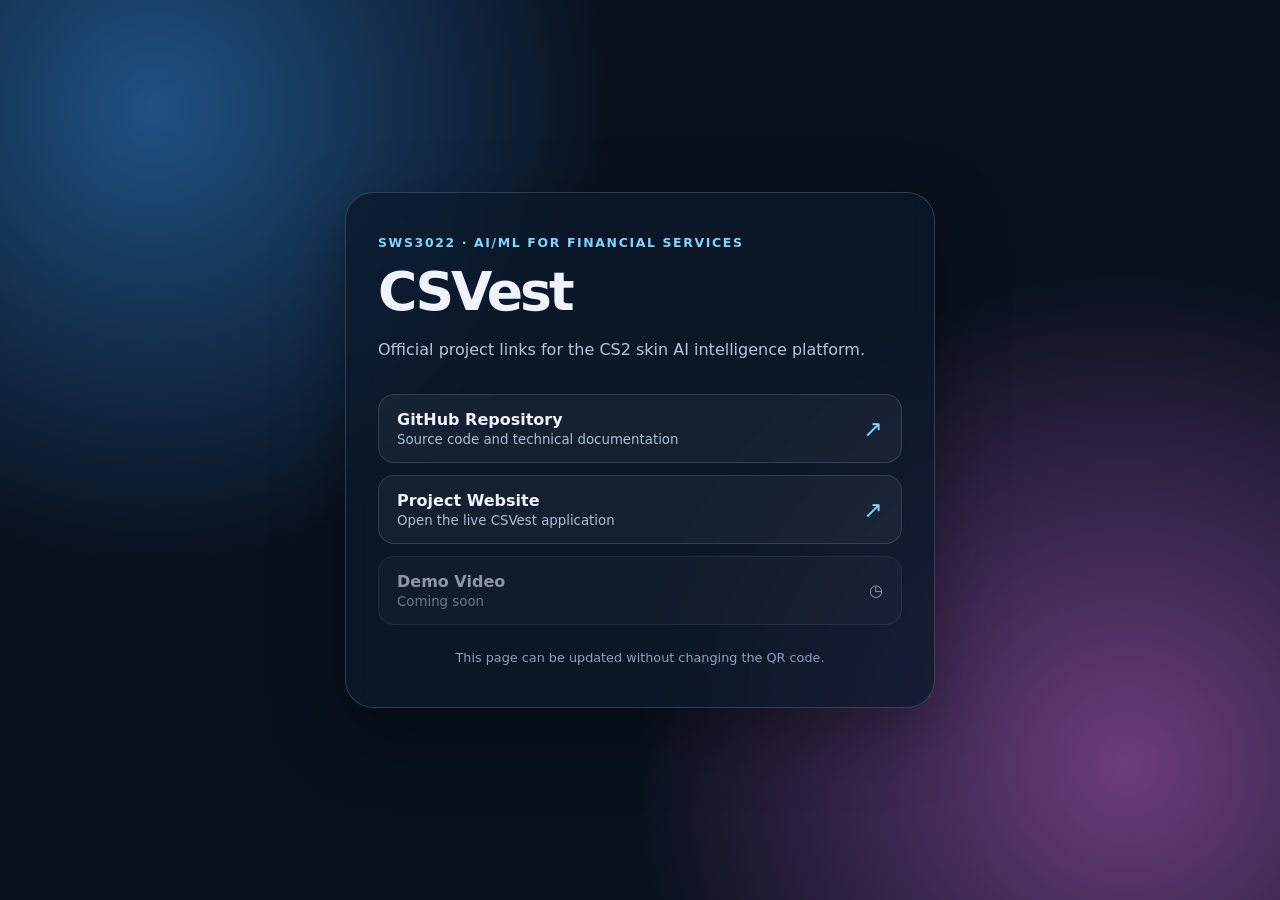
==== links.html @ e3accb5c "Add project links page" ====
<!doctype html>
<html lang="en">
<head>
  <meta charset="utf-8">
  <meta name="viewport" content="width=device-width, initial-scale=1">
  <meta name="description" content="Official links for the CSVest project.">
  <title>CSVest | Project Links</title>
  <style>
    :root { color-scheme: dark; font-family: Inter, "Noto Sans SC", "Microsoft YaHei", system-ui, sans-serif; }
    * { box-sizing: border-box; }
    body { min-height: 100vh; margin: 0; display: grid; place-items: center; padding: 28px 18px; color: #eef3ff; background: radial-gradient(circle at 12% 12%, #1f5182 0, transparent 33%), radial-gradient(circle at 88% 85%, #6b3d7c 0, transparent 36%), #09111e; }
    main { width: min(100%, 590px); padding: 42px 32px; border: 1px solid rgba(190, 216, 255, .2); border-radius: 28px; background: rgba(12, 25, 43, .78); box-shadow: 0 25px 70px rgba(0, 0, 0, .35); backdrop-filter: blur(14px); }
    .eyebrow { margin: 0 0 10px; color: #7fd6ff; font-size: .78rem; font-weight: 700; letter-spacing: .13em; text-transform: uppercase; }
    h1 { margin: 0; font-size: clamp(2.1rem, 7vw, 3.35rem); letter-spacing: -.055em; }
    .intro { margin: 14px 0 30px; color: #b8c6da; line-height: 1.65; }
    .links { display: grid; gap: 12px; }
    a, .unavailable { display: flex; align-items: center; justify-content: space-between; min-height: 68px; padding: 15px 18px; border: 1px solid rgba(194, 219, 255, .16); border-radius: 16px; color: inherit; text-decoration: none; background: rgba(255, 255, 255, .045); transition: transform .18s ease, border-color .18s ease, background .18s ease; }
    a:hover, a:focus-visible { transform: translateY(-2px); border-color: #79d3ff; background: rgba(77, 163, 218, .16); outline: none; }
    .label { display: grid; gap: 3px; }
    strong { font-size: 1rem; }
    small { color: #aebfd5; }
    .arrow { color: #7fd6ff; font-size: 1.45rem; }
    .unavailable { opacity: .58; cursor: default; }
    footer { margin-top: 25px; color: #90a2ba; font-size: .8rem; text-align: center; }
  </style>
</head>
<body>
  <main>
    <p class="eyebrow">SWS3022 · AI/ML for Financial Services</p>
    <h1>CSVest</h1>
    <p class="intro">Official project links for the CS2 skin AI intelligence platform.</p>
    <nav class="links" aria-label="Project links">
      <a href="https://github.com/caihuasheng627-ui/socProject" target="_blank" rel="noopener noreferrer">
        <span class="label"><strong>GitHub Repository</strong><small>Source code and technical documentation</small></span><span class="arrow" aria-hidden="true">↗</span>
      </a>
      <a href="http://47.237.149.103:8080/" target="_blank" rel="noopener noreferrer" aria-label="Open the CSVest web application">
        <span class="label"><strong>Project Website</strong><small>Open the live CSVest application</small></span><span class="arrow" aria-hidden="true">↗</span>
      </a>
      <!-- Replace this card with an <a> element and the published video URL when the demo is ready. -->
      <div class="unavailable" aria-label="Demo video: coming soon">
        <span class="label"><strong>Demo Video</strong><small>Coming soon</small></span><span aria-hidden="true">◷</span>
      </div>
    </nav>
    <footer>This page can be updated without changing the QR code.</footer>
  </main>
</body>
</html>
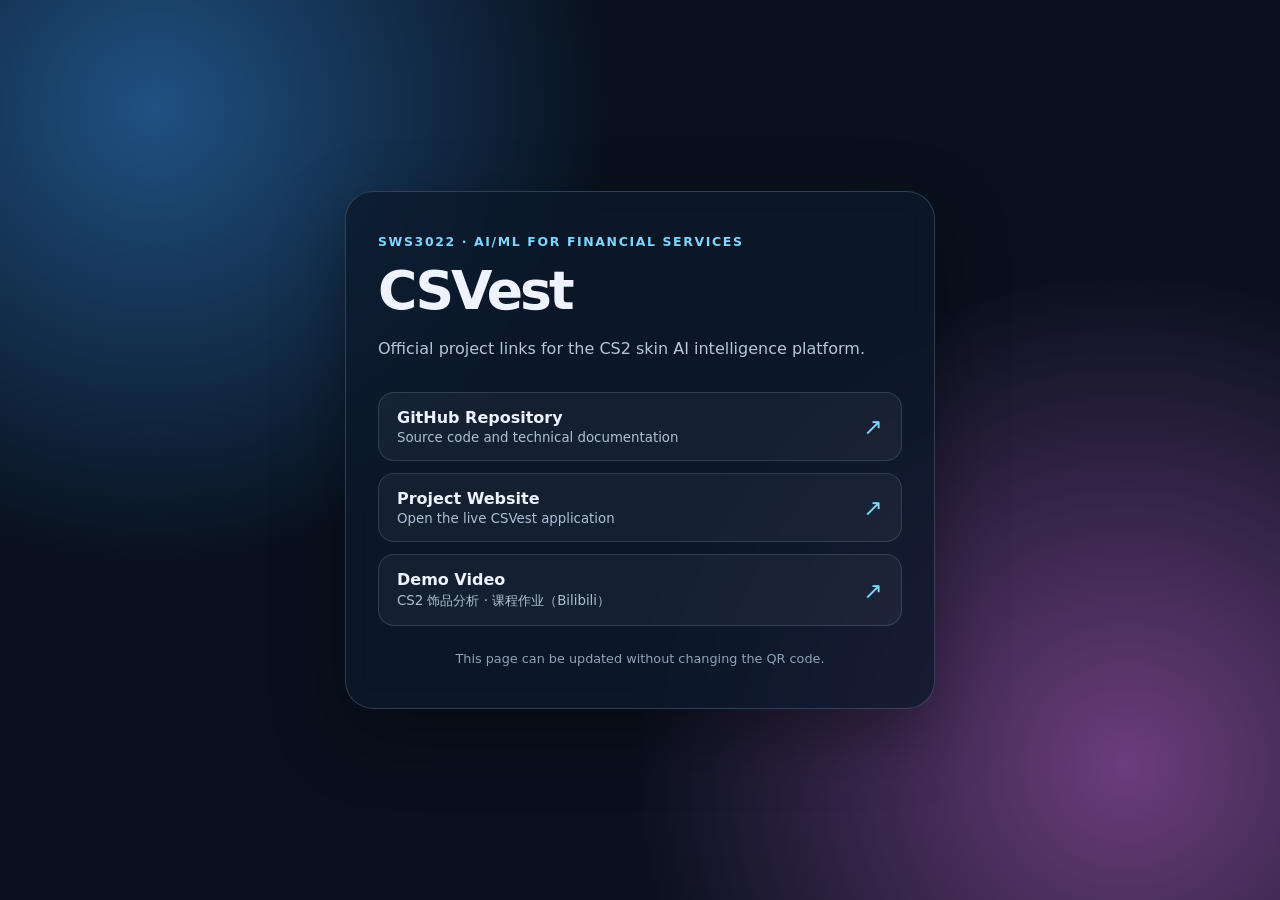
==== commit 88087d08: "feat: add Bilibili demo video to project links page Replace the Coming soon placeholder with the pub" ====
--- a/links.html
+++ b/links.html
@@ -36,10 +36,9 @@
       <a href="http://47.237.149.103:8080/" target="_blank" rel="noopener noreferrer" aria-label="Open the CSVest web application">
         <span class="label"><strong>Project Website</strong><small>Open the live CSVest application</small></span><span class="arrow" aria-hidden="true">↗</span>
       </a>
-      <!-- Replace this card with an <a> element and the published video URL when the demo is ready. -->
-      <div class="unavailable" aria-label="Demo video: coming soon">
-        <span class="label"><strong>Demo Video</strong><small>Coming soon</small></span><span aria-hidden="true">◷</span>
-      </div>
+      <a href="https://www.bilibili.com/video/BV1mn3z6HEhi" target="_blank" rel="noopener noreferrer" aria-label="Open the CSVest demo video on Bilibili">
+        <span class="label"><strong>Demo Video</strong><small>CS2 饰品分析 · 课程作业（Bilibili）</small></span><span class="arrow" aria-hidden="true">↗</span>
+      </a>
     </nav>
     <footer>This page can be updated without changing the QR code.</footer>
   </main>
